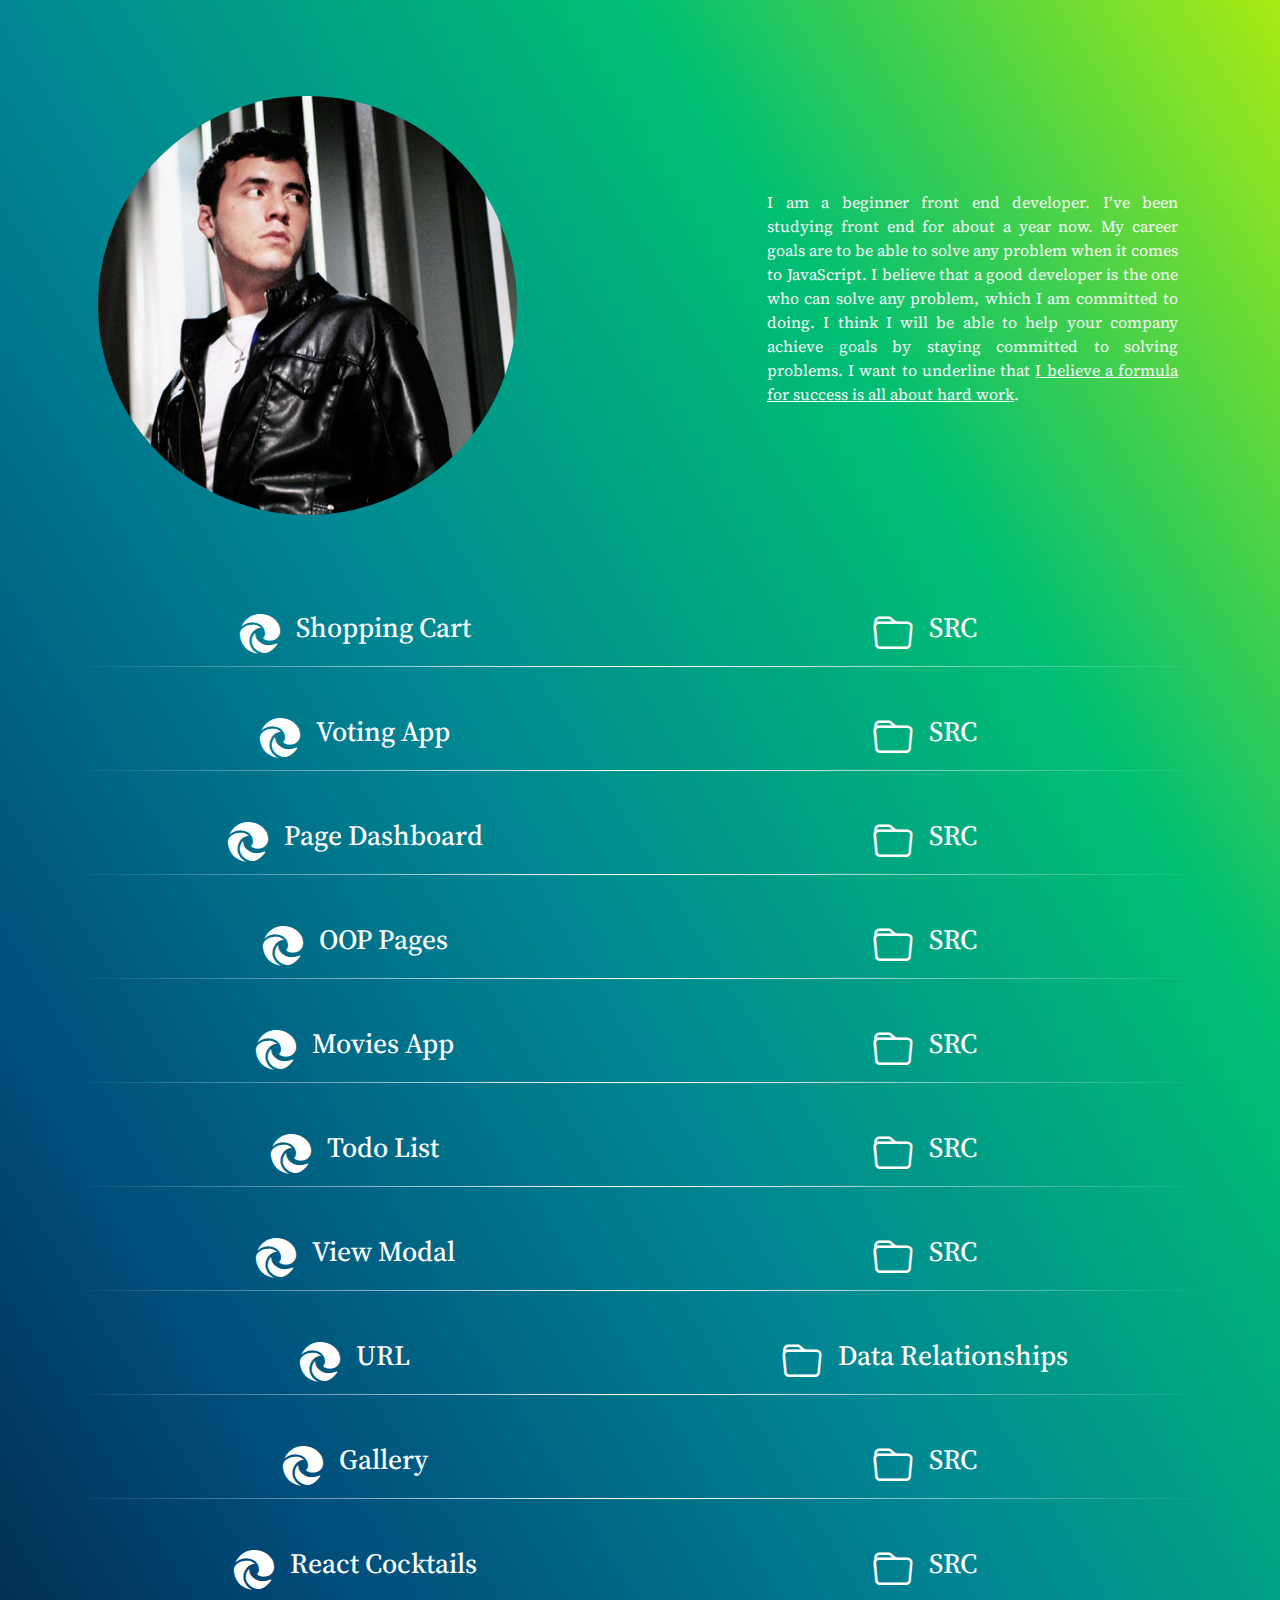
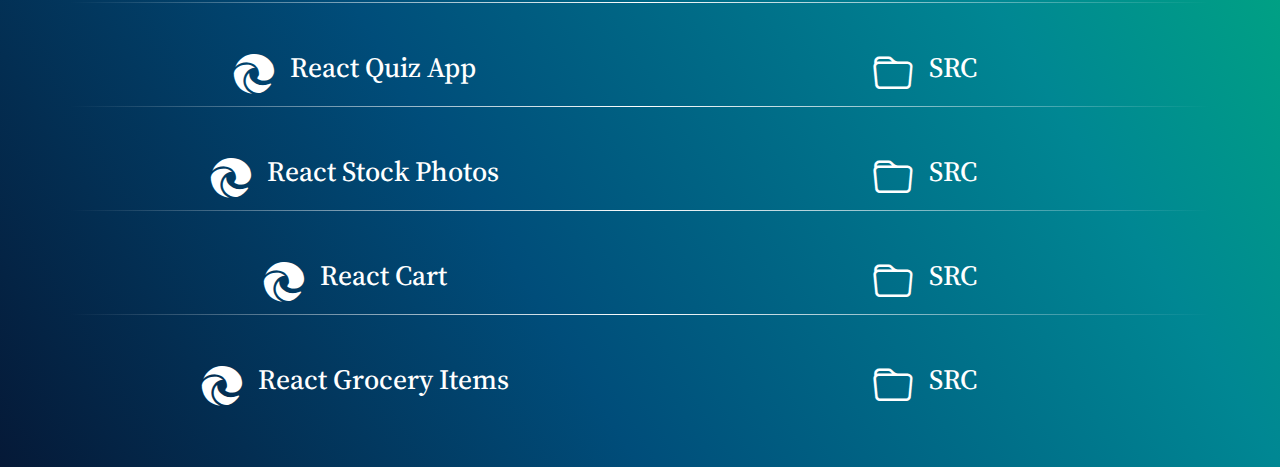
==== index.html @ 06328dc0 "porfolio done" ====
<!DOCTYPE html>
<html lang="en">
  <head>
    <!-- Required meta tags -->
    <meta charset="utf-8" />
    <meta name="viewport" content="width=device-width, initial-scale=1" />
    <!-- Bootstrap CSS -->
    <link
      href="https://cdn.jsdelivr.net/npm/bootstrap@5.0.2/dist/css/bootstrap.min.css"
      rel="stylesheet"
    />
    <link
      rel="stylesheet"
      href="https://cdn.jsdelivr.net/npm/bootstrap-icons@1.9.1/font/bootstrap-icons.css"
    />
    <link
      rel="shortcut icon"
      href="images/theme/portfolio.png"
      type="image/x-icon"
    />
    <link rel="stylesheet" href="styles/style.css" />
    <title>📂 Portfolio</title>
  </head>
  <body class="portfolio-body">
    <div class="container">
      <div
        class="row justify-content-between align-items-center my-5"
        data-row="about"
      >
        <div class="col-lg-5 my-5">
          <img
            class="portfolio-portrait w-100 rounded-circle px-3"
            src="images/portfolio-portrait.jpg"
          />
        </div>
        <div class="col-lg-5 my-5 px-3">
          <p class="portfolio-description px-3 text-light">
            I am a beginner front end developer. I’ve been studying front end
            for about a year now. My career goals are to be able to solve any
            problem when it comes to JavaScript. I believe that a good developer
            is the one who can solve any problem, which I am committed to doing.
            I think I will be able to help your company achieve goals by staying
            committed to solving problems. I want to underline that
            <u>I believe a formula for success is all about hard work</u>.
          </p>
        </div>
      </div>
    </div>

    <div class="container">
      <h2 class="portfolio-title"></h2>
      <div class="row my-5" data-row="portfolio">
        <div class="col-lg-6">
          <h3 class="portfolio-title d-flex gap-3 justify-content-center">
            <i class="bi bi-browser-edge fs-1 text-white"></i>
            <a
              class="portfolio-url remove"
              target="_blank"
              href="https://niko171993.github.io/portfolio/projects/shopping_cart/"
            >
              Shopping Cart
            </a>
          </h3>
        </div>
        <div class="col-lg-6">
          <h3 class="portfolio-title d-flex gap-3 justify-content-center">
            <i class="bi bi-folder fs-1 text-white"></i>
            <a class="portfolio-src remove" target="_blank" href=""> SRC </a>
          </h3>
        </div>
      </div>
      <!-- end row -->
      <div class="row my-5" data-row="portfolio">
        <div class="col-lg-6">
          <h3 class="portfolio-title d-flex gap-3 justify-content-center">
            <i class="bi bi-browser-edge fs-1 text-white"></i>
            <a
              class="portfolio-url remove"
              target="_blank"
              href="https://niko171993.github.io/portfolio/projects/voting_app/"
            >
              Voting App
            </a>
          </h3>
        </div>
        <div class="col-lg-6">
          <h3 class="portfolio-title d-flex gap-3 justify-content-center">
            <i class="bi bi-folder fs-1 text-white"></i>
            <a class="portfolio-src remove" target="_blank" href=""> SRC </a>
          </h3>
        </div>
      </div>
      <!-- end row -->
      <div class="row my-5" data-row="portfolio">
        <div class="col-lg-6">
          <h3 class="portfolio-title d-flex gap-3 justify-content-center">
            <i class="bi bi-browser-edge fs-1 text-white"></i>
            <a
              class="portfolio-url remove"
              target="_blank"
              href="https://niko171993.github.io/portfolio/projects/page_dashboard/"
            >
              Page Dashboard
            </a>
          </h3>
        </div>
        <div class="col-lg-6">
          <h3 class="portfolio-title d-flex gap-3 justify-content-center">
            <i class="bi bi-folder fs-1 text-white"></i>
            <a class="portfolio-src remove" target="_blank" href=""> SRC </a>
          </h3>
        </div>
      </div>
      <!-- end row -->
      <div class="row my-5" data-row="portfolio">
        <div class="col-lg-6">
          <h3 class="portfolio-title d-flex gap-3 justify-content-center">
            <i class="bi bi-browser-edge fs-1 text-white"></i>
            <a
              class="portfolio-url remove"
              target="_blank"
              href="https://niko171993.github.io/portfolio/projects/oop_pages/"
            >
              OOP Pages
            </a>
          </h3>
        </div>
        <div class="col-lg-6">
          <h3 class="portfolio-title d-flex gap-3 justify-content-center">
            <i class="bi bi-folder fs-1 text-white"></i>
            <a class="portfolio-src remove" target="_blank" href=""> SRC </a>
          </h3>
        </div>
      </div>
      <!-- end row -->
      <div class="row my-5" data-row="portfolio">
        <div class="col-lg-6">
          <h3 class="portfolio-title d-flex gap-3 justify-content-center">
            <i class="bi bi-browser-edge fs-1 text-white"></i>
            <a
              class="portfolio-url remove"
              target="_blank"
              href="https://niko171993.github.io/portfolio/projects/movies_app/"
            >
              Movies App
            </a>
          </h3>
        </div>
        <div class="col-lg-6">
          <h3 class="portfolio-title d-flex gap-3 justify-content-center">
            <i class="bi bi-folder fs-1 text-white"></i>
            <a class="portfolio-src remove" target="_blank" href=""> SRC </a>
          </h3>
        </div>
      </div>
      <!-- end row -->
      <div class="row my-5" data-row="portfolio">
        <div class="col-lg-6">
          <h3 class="portfolio-title d-flex gap-3 justify-content-center">
            <i class="bi bi-browser-edge fs-1 text-white"></i>
            <a
              class="portfolio-url remove"
              target="_blank"
              href="https://niko171993.github.io/portfolio/projects/todo_list/"
            >
              Todo List
            </a>
          </h3>
        </div>
        <div class="col-lg-6">
          <h3 class="portfolio-title d-flex gap-3 justify-content-center">
            <i class="bi bi-folder fs-1 text-white"></i>
            <a class="portfolio-src remove" target="_blank" href=""> SRC </a>
          </h3>
        </div>
      </div>
      <!-- end row -->
      <div class="row my-5" data-row="portfolio">
        <div class="col-lg-6">
          <h3 class="portfolio-title d-flex gap-3 justify-content-center">
            <i class="bi bi-browser-edge fs-1 text-white"></i>
            <a
              class="portfolio-url remove"
              target="_blank"
              href="https://niko171993.github.io/portfolio/projects/view_modal/"
            >
              View Modal
            </a>
          </h3>
        </div>
        <div class="col-lg-6">
          <h3 class="portfolio-title d-flex gap-3 justify-content-center">
            <i class="bi bi-folder fs-1 text-white"></i>
            <a class="portfolio-src remove" target="_blank" href=""> SRC </a>
          </h3>
        </div>
      </div>
      <!-- end row -->
      <div class="row my-5" data-row="portfolio">
        <div class="col-lg-6">
          <h3 class="portfolio-title d-flex gap-3 justify-content-center">
            <i class="bi bi-browser-edge fs-1 text-white"></i>
            <a class="portfolio-url remove" target="_blank" href="#"> URL </a>
          </h3>
        </div>
        <div class="col-lg-6">
          <h3 class="portfolio-title d-flex gap-3 justify-content-center">
            <i class="bi bi-folder fs-1 text-white"></i>
            <a
              class="portfolio-src remove"
              target="_blank"
              href="https://niko171993.github.io/portfolio/projects/data_relationships_json/"
            >
              Data Relationships
            </a>
          </h3>
        </div>
      </div>
      <!-- end row -->
      <div class="row my-5" data-row="portfolio">
        <div class="col-lg-6">
          <h3 class="portfolio-title d-flex gap-3 justify-content-center">
            <i class="bi bi-browser-edge fs-1 text-white"></i>
            <a
              class="portfolio-url remove"
              target="_blank"
              href="https://niko171993.github.io/portfolio/projects/gallery/"
            >
              Gallery
            </a>
          </h3>
        </div>
        <div class="col-lg-6">
          <h3 class="portfolio-title d-flex gap-3 justify-content-center">
            <i class="bi bi-folder fs-1 text-white"></i>
            <a class="portfolio-src remove" target="_blank" href=""> SRC </a>
          </h3>
        </div>
      </div>
      <!-- end row -->
      <div class="row my-5" data-row="portfolio">
        <div class="col-lg-6">
          <h3 class="portfolio-title d-flex gap-3 justify-content-center">
            <i class="bi bi-browser-edge fs-1 text-white"></i>
            <a
              class="portfolio-url remove"
              target="_blank"
              href="https://cozy-centaur-297bf9.netlify.app/"
            >
              React Cocktails
            </a>
          </h3>
        </div>
        <div class="col-lg-6">
          <h3 class="portfolio-title d-flex gap-3 justify-content-center">
            <i class="bi bi-folder fs-1 text-white"></i>
            <a class="portfolio-src remove" target="_blank" href=""> SRC </a>
          </h3>
        </div>
      </div>
      <!-- end row -->
      <div class="row my-5" data-row="portfolio">
        <div class="col-lg-6">
          <h3 class="portfolio-title d-flex gap-3 justify-content-center">
            <i class="bi bi-browser-edge fs-1 text-white"></i>
            <a
              class="portfolio-url remove"
              target="_blank"
              href="https://mellifluous-lebkuchen-d03287.netlify.app/"
            >
              React Quiz App
            </a>
          </h3>
        </div>
        <div class="col-lg-6">
          <h3 class="portfolio-title d-flex gap-3 justify-content-center">
            <i class="bi bi-folder fs-1 text-white"></i>
            <a class="portfolio-src remove" target="_blank" href=""> SRC </a>
          </h3>
        </div>
      </div>
      <!-- end row -->
      <div class="row my-5" data-row="portfolio">
        <div class="col-lg-6">
          <h3 class="portfolio-title d-flex gap-3 justify-content-center">
            <i class="bi bi-browser-edge fs-1 text-white"></i>
            <a
              class="portfolio-url remove"
              target="_blank"
              href="https://peppy-pudding-aa0f36.netlify.app/"
            >
              React Stock Photos
            </a>
          </h3>
        </div>
        <div class="col-lg-6">
          <h3 class="portfolio-title d-flex gap-3 justify-content-center">
            <i class="bi bi-folder fs-1 text-white"></i>
            <a class="portfolio-src remove" target="_blank" href=""> SRC </a>
          </h3>
        </div>
      </div>
      <!-- end row -->
      <div class="row my-5" data-row="portfolio">
        <div class="col-lg-6">
          <h3 class="portfolio-title d-flex gap-3 justify-content-center">
            <i class="bi bi-browser-edge fs-1 text-white"></i>
            <a
              class="portfolio-url remove"
              target="_blank"
              href="https://meek-rugelach-eadc13.netlify.app/"
            >
              React Cart
            </a>
          </h3>
        </div>
        <div class="col-lg-6">
          <h3 class="portfolio-title d-flex gap-3 justify-content-center">
            <i class="bi bi-folder fs-1 text-white"></i>
            <a class="portfolio-src remove" target="_blank" href=""> SRC </a>
          </h3>
        </div>
      </div>
      <!-- end row -->
      <div class="row my-5" data-row="portfolio">
        <div class="col-lg-6">
          <h3 class="portfolio-title d-flex gap-3 justify-content-center">
            <i class="bi bi-browser-edge fs-1 text-white"></i>
            <a
              class="portfolio-url remove"
              target="_blank"
              href="https://transcendent-salamander-835a9a.netlify.app/"
            >
              React Grocery Items
            </a>
          </h3>
        </div>
        <div class="col-lg-6">
          <h3 class="portfolio-title d-flex gap-3 justify-content-center">
            <i class="bi bi-folder fs-1 text-white"></i>
            <a class="portfolio-src remove" target="_blank" href=""> SRC </a>
          </h3>
        </div>
      </div>
      <!-- end row -->
    </div>

    <script src="https://cdn.jsdelivr.net/npm/bootstrap@5.0.2/dist/js/bootstrap.bundle.min.js"></script>
    <script type="module" src="scripts/app.js"></script>
  </body>
</html>
---- styles/style.css ----
@import url('https://fonts.googleapis.com/css2?family=Source+Serif+Pro:wght@200&display=swap');
@import url('config.css');
@import url('base.css');

.remove {
    list-style: none ;
    text-decoration: none;
    color: white;
}
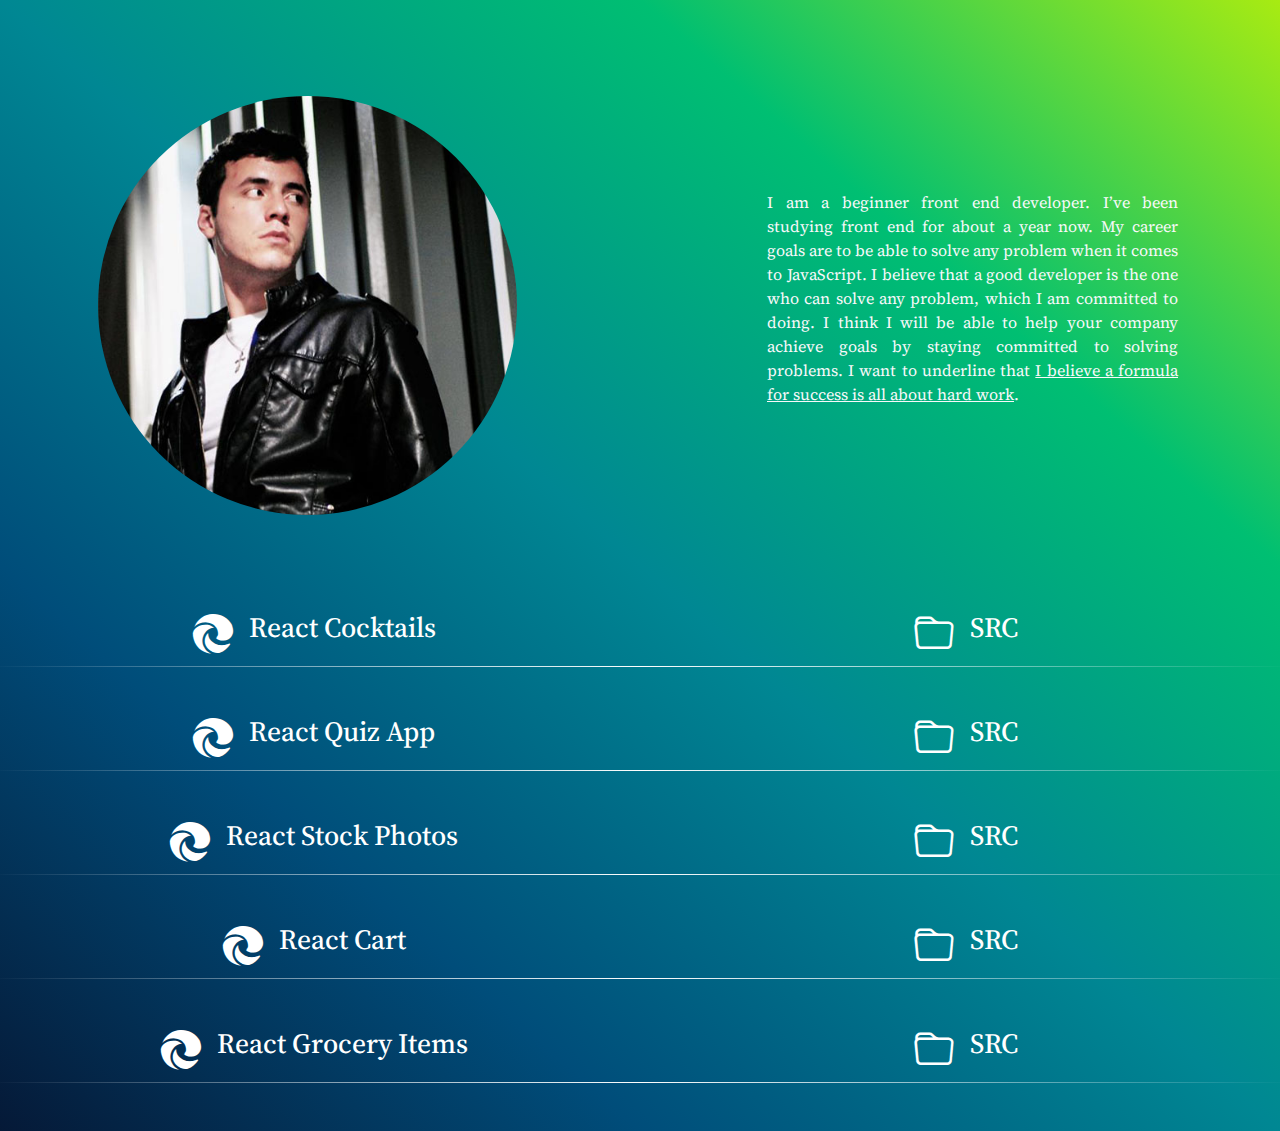
==== commit 7456c514: "updated" ====
--- a/index.html
+++ b/index.html
@@ -47,197 +47,7 @@
       </div>
     </div>
 
-    <div class="container">
-      <h2 class="portfolio-title"></h2>
-      <div class="row my-5" data-row="portfolio">
-        <div class="col-lg-6">
-          <h3 class="portfolio-title d-flex gap-3 justify-content-center">
-            <i class="bi bi-browser-edge fs-1 text-white"></i>
-            <a
-              class="portfolio-url remove"
-              target="_blank"
-              href="https://niko171993.github.io/portfolio/projects/shopping_cart/"
-            >
-              Shopping Cart
-            </a>
-          </h3>
-        </div>
-        <div class="col-lg-6">
-          <h3 class="portfolio-title d-flex gap-3 justify-content-center">
-            <i class="bi bi-folder fs-1 text-white"></i>
-            <a class="portfolio-src remove" target="_blank" href=""> SRC </a>
-          </h3>
-        </div>
-      </div>
-      <!-- end row -->
-      <div class="row my-5" data-row="portfolio">
-        <div class="col-lg-6">
-          <h3 class="portfolio-title d-flex gap-3 justify-content-center">
-            <i class="bi bi-browser-edge fs-1 text-white"></i>
-            <a
-              class="portfolio-url remove"
-              target="_blank"
-              href="https://niko171993.github.io/portfolio/projects/voting_app/"
-            >
-              Voting App
-            </a>
-          </h3>
-        </div>
-        <div class="col-lg-6">
-          <h3 class="portfolio-title d-flex gap-3 justify-content-center">
-            <i class="bi bi-folder fs-1 text-white"></i>
-            <a class="portfolio-src remove" target="_blank" href=""> SRC </a>
-          </h3>
-        </div>
-      </div>
-      <!-- end row -->
-      <div class="row my-5" data-row="portfolio">
-        <div class="col-lg-6">
-          <h3 class="portfolio-title d-flex gap-3 justify-content-center">
-            <i class="bi bi-browser-edge fs-1 text-white"></i>
-            <a
-              class="portfolio-url remove"
-              target="_blank"
-              href="https://niko171993.github.io/portfolio/projects/page_dashboard/"
-            >
-              Page Dashboard
-            </a>
-          </h3>
-        </div>
-        <div class="col-lg-6">
-          <h3 class="portfolio-title d-flex gap-3 justify-content-center">
-            <i class="bi bi-folder fs-1 text-white"></i>
-            <a class="portfolio-src remove" target="_blank" href=""> SRC </a>
-          </h3>
-        </div>
-      </div>
-      <!-- end row -->
-      <div class="row my-5" data-row="portfolio">
-        <div class="col-lg-6">
-          <h3 class="portfolio-title d-flex gap-3 justify-content-center">
-            <i class="bi bi-browser-edge fs-1 text-white"></i>
-            <a
-              class="portfolio-url remove"
-              target="_blank"
-              href="https://niko171993.github.io/portfolio/projects/oop_pages/"
-            >
-              OOP Pages
-            </a>
-          </h3>
-        </div>
-        <div class="col-lg-6">
-          <h3 class="portfolio-title d-flex gap-3 justify-content-center">
-            <i class="bi bi-folder fs-1 text-white"></i>
-            <a class="portfolio-src remove" target="_blank" href=""> SRC </a>
-          </h3>
-        </div>
-      </div>
-      <!-- end row -->
-      <div class="row my-5" data-row="portfolio">
-        <div class="col-lg-6">
-          <h3 class="portfolio-title d-flex gap-3 justify-content-center">
-            <i class="bi bi-browser-edge fs-1 text-white"></i>
-            <a
-              class="portfolio-url remove"
-              target="_blank"
-              href="https://niko171993.github.io/portfolio/projects/movies_app/"
-            >
-              Movies App
-            </a>
-          </h3>
-        </div>
-        <div class="col-lg-6">
-          <h3 class="portfolio-title d-flex gap-3 justify-content-center">
-            <i class="bi bi-folder fs-1 text-white"></i>
-            <a class="portfolio-src remove" target="_blank" href=""> SRC </a>
-          </h3>
-        </div>
-      </div>
-      <!-- end row -->
-      <div class="row my-5" data-row="portfolio">
-        <div class="col-lg-6">
-          <h3 class="portfolio-title d-flex gap-3 justify-content-center">
-            <i class="bi bi-browser-edge fs-1 text-white"></i>
-            <a
-              class="portfolio-url remove"
-              target="_blank"
-              href="https://niko171993.github.io/portfolio/projects/todo_list/"
-            >
-              Todo List
-            </a>
-          </h3>
-        </div>
-        <div class="col-lg-6">
-          <h3 class="portfolio-title d-flex gap-3 justify-content-center">
-            <i class="bi bi-folder fs-1 text-white"></i>
-            <a class="portfolio-src remove" target="_blank" href=""> SRC </a>
-          </h3>
-        </div>
-      </div>
-      <!-- end row -->
-      <div class="row my-5" data-row="portfolio">
-        <div class="col-lg-6">
-          <h3 class="portfolio-title d-flex gap-3 justify-content-center">
-            <i class="bi bi-browser-edge fs-1 text-white"></i>
-            <a
-              class="portfolio-url remove"
-              target="_blank"
-              href="https://niko171993.github.io/portfolio/projects/view_modal/"
-            >
-              View Modal
-            </a>
-          </h3>
-        </div>
-        <div class="col-lg-6">
-          <h3 class="portfolio-title d-flex gap-3 justify-content-center">
-            <i class="bi bi-folder fs-1 text-white"></i>
-            <a class="portfolio-src remove" target="_blank" href=""> SRC </a>
-          </h3>
-        </div>
-      </div>
-      <!-- end row -->
-      <div class="row my-5" data-row="portfolio">
-        <div class="col-lg-6">
-          <h3 class="portfolio-title d-flex gap-3 justify-content-center">
-            <i class="bi bi-browser-edge fs-1 text-white"></i>
-            <a class="portfolio-url remove" target="_blank" href="#"> URL </a>
-          </h3>
-        </div>
-        <div class="col-lg-6">
-          <h3 class="portfolio-title d-flex gap-3 justify-content-center">
-            <i class="bi bi-folder fs-1 text-white"></i>
-            <a
-              class="portfolio-src remove"
-              target="_blank"
-              href="https://niko171993.github.io/portfolio/projects/data_relationships_json/"
-            >
-              Data Relationships
-            </a>
-          </h3>
-        </div>
-      </div>
-      <!-- end row -->
-      <div class="row my-5" data-row="portfolio">
-        <div class="col-lg-6">
-          <h3 class="portfolio-title d-flex gap-3 justify-content-center">
-            <i class="bi bi-browser-edge fs-1 text-white"></i>
-            <a
-              class="portfolio-url remove"
-              target="_blank"
-              href="https://niko171993.github.io/portfolio/projects/gallery/"
-            >
-              Gallery
-            </a>
-          </h3>
-        </div>
-        <div class="col-lg-6">
-          <h3 class="portfolio-title d-flex gap-3 justify-content-center">
-            <i class="bi bi-folder fs-1 text-white"></i>
-            <a class="portfolio-src remove" target="_blank" href=""> SRC </a>
-          </h3>
-        </div>
-      </div>
-      <!-- end row -->
+    
       <div class="row my-5" data-row="portfolio">
         <div class="col-lg-6">
           <h3 class="portfolio-title d-flex gap-3 justify-content-center">
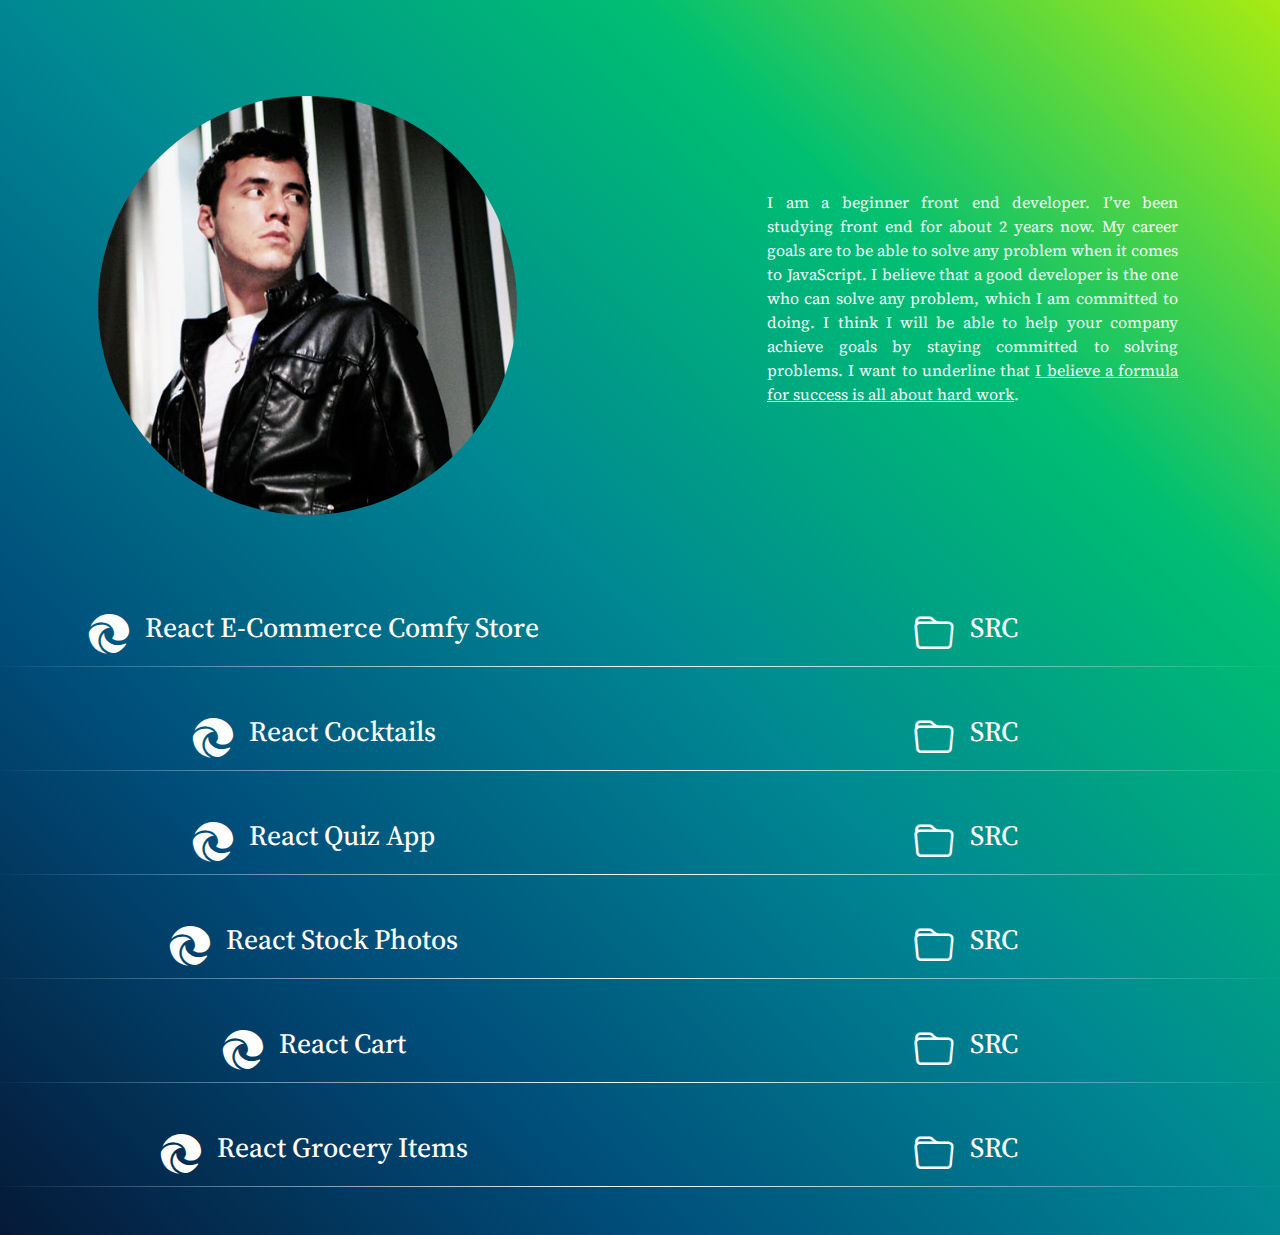
==== commit e5d7f00f: "second commit added e-commerce comfy store" ====
--- a/index.html
+++ b/index.html
@@ -36,7 +36,7 @@
         <div class="col-lg-5 my-5 px-3">
           <p class="portfolio-description px-3 text-light">
             I am a beginner front end developer. I’ve been studying front end
-            for about a year now. My career goals are to be able to solve any
+            for about 2 years now. My career goals are to be able to solve any
             problem when it comes to JavaScript. I believe that a good developer
             is the one who can solve any problem, which I am committed to doing.
             I think I will be able to help your company achieve goals by staying
@@ -47,7 +47,27 @@
       </div>
     </div>
 
-    
+      <div class="row my-5" data-row="portfolio">
+        <div class="col-lg-6">
+          <h3 class="portfolio-title d-flex gap-3 justify-content-center">
+            <i class="bi bi-browser-edge fs-1 text-white"></i>
+            <a
+              class="portfolio-url remove"
+              target="_blank"
+              href="https://react-comfy-store-niko.netlify.app/"
+            >
+              React E-Commerce Comfy Store 
+            </a>
+          </h3>
+        </div>
+        <div class="col-lg-6">
+          <h3 class="portfolio-title d-flex gap-3 justify-content-center">
+            <i class="bi bi-folder fs-1 text-white"></i>
+            <a class="portfolio-src remove" target="_blank" href=""> SRC </a>
+          </h3>
+        </div>
+      </div>
+      <!-- end row -->
       <div class="row my-5" data-row="portfolio">
         <div class="col-lg-6">
           <h3 class="portfolio-title d-flex gap-3 justify-content-center">
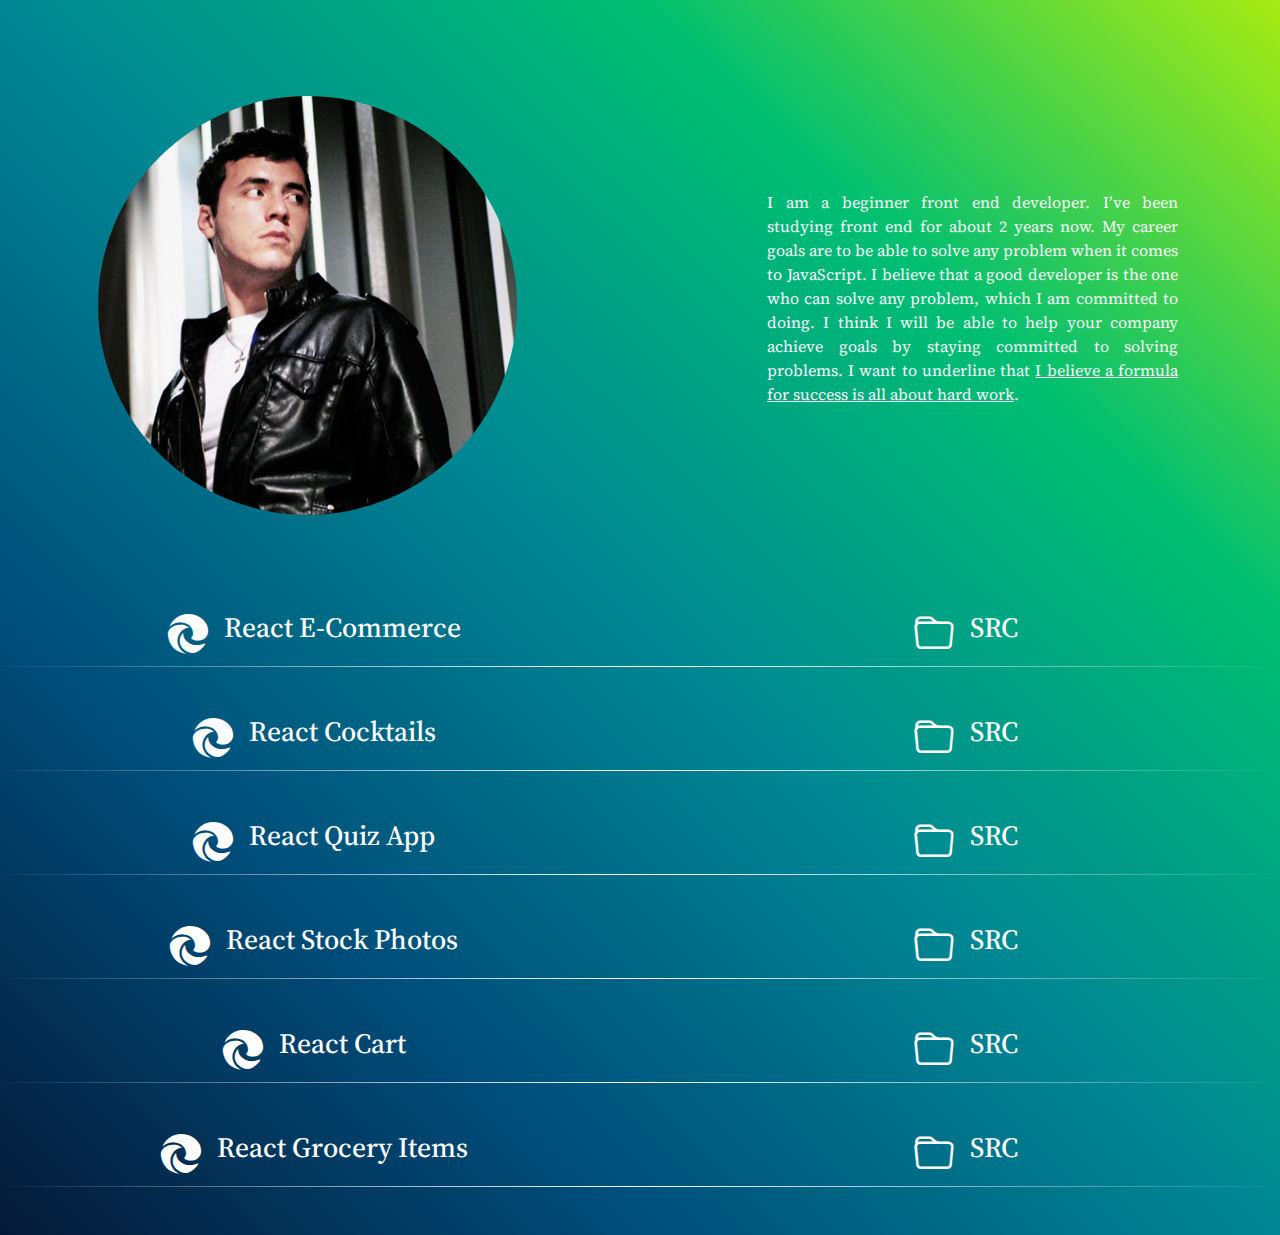
==== commit d49697c6: "removed comfy store" ====
--- a/index.html
+++ b/index.html
@@ -56,7 +56,7 @@
               target="_blank"
               href="https://react-comfy-store-niko.netlify.app/"
             >
-              React E-Commerce Comfy Store 
+              React E-Commerce  
             </a>
           </h3>
         </div>
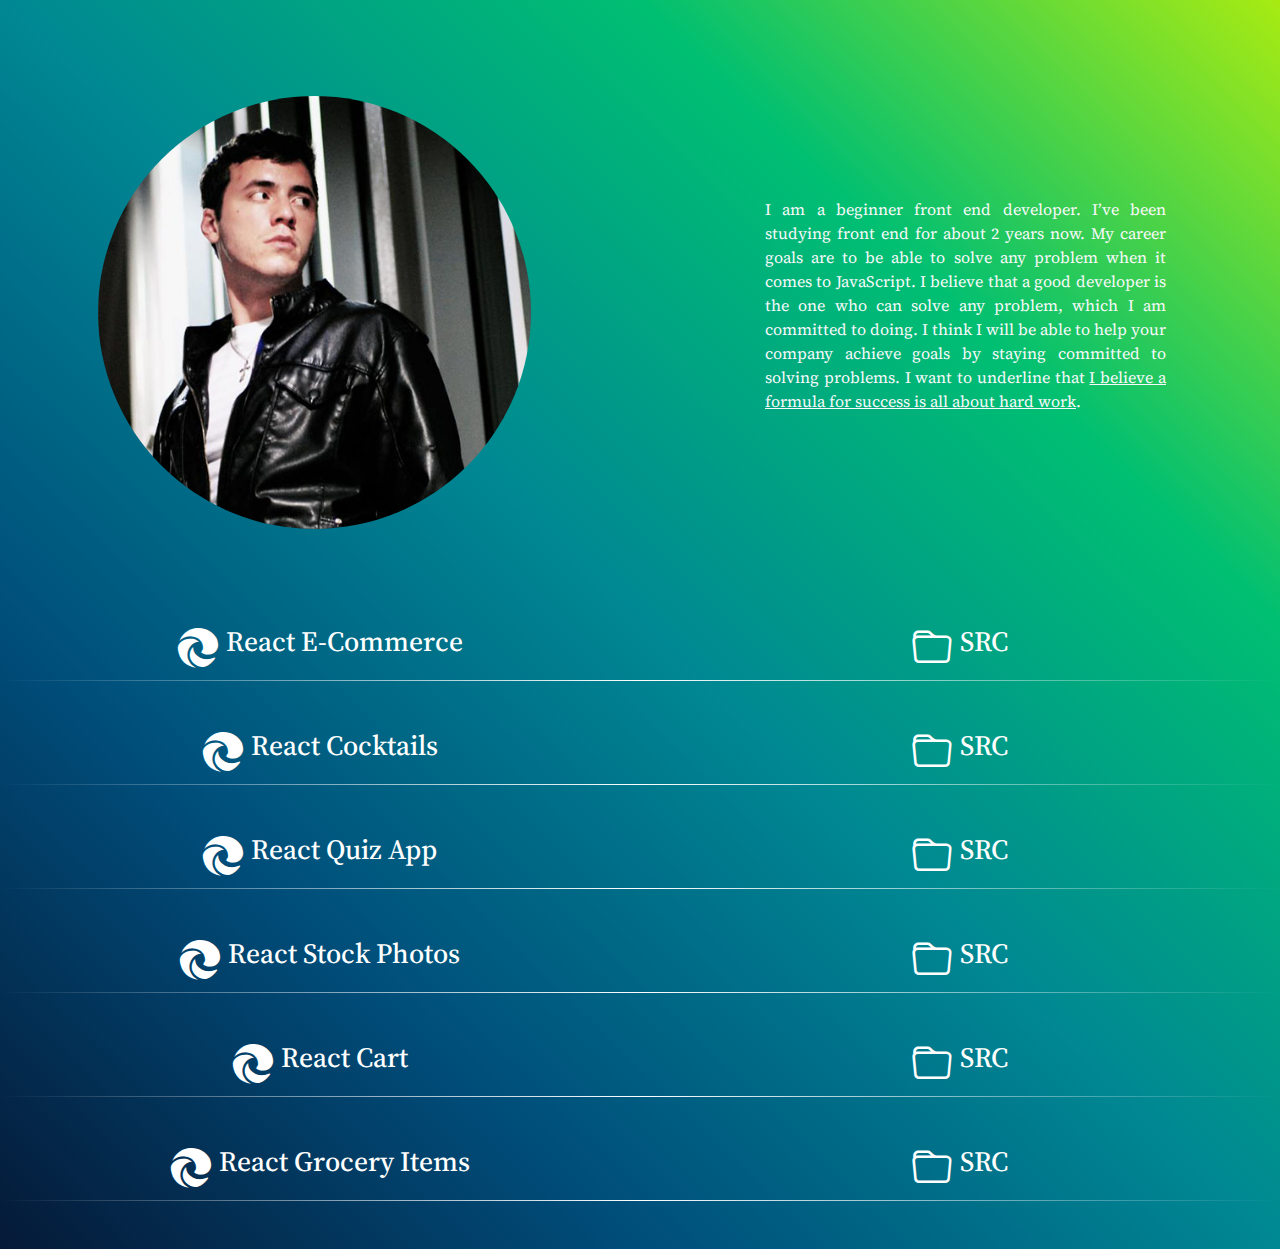
==== commit 42f50646: "css edited" ====
--- a/index.html
+++ b/index.html
@@ -49,7 +49,7 @@
 
       <div class="row my-5" data-row="portfolio">
         <div class="col-lg-6">
-          <h3 class="portfolio-title d-flex gap-3 justify-content-center">
+          <h3 class="portfolio-title d-flex gap-2 justify-content-center">
             <i class="bi bi-browser-edge fs-1 text-white"></i>
             <a
               class="portfolio-url remove"
@@ -61,7 +61,7 @@
           </h3>
         </div>
         <div class="col-lg-6">
-          <h3 class="portfolio-title d-flex gap-3 justify-content-center">
+          <h3 class="portfolio-title d-flex gap-2 justify-content-center">
             <i class="bi bi-folder fs-1 text-white"></i>
             <a class="portfolio-src remove" target="_blank" href=""> SRC </a>
           </h3>
@@ -70,7 +70,7 @@
       <!-- end row -->
       <div class="row my-5" data-row="portfolio">
         <div class="col-lg-6">
-          <h3 class="portfolio-title d-flex gap-3 justify-content-center">
+          <h3 class="portfolio-title d-flex gap-2 justify-content-center">
             <i class="bi bi-browser-edge fs-1 text-white"></i>
             <a
               class="portfolio-url remove"
@@ -82,7 +82,7 @@
           </h3>
         </div>
         <div class="col-lg-6">
-          <h3 class="portfolio-title d-flex gap-3 justify-content-center">
+          <h3 class="portfolio-title d-flex gap-2 justify-content-center">
             <i class="bi bi-folder fs-1 text-white"></i>
             <a class="portfolio-src remove" target="_blank" href=""> SRC </a>
           </h3>
@@ -91,7 +91,7 @@
       <!-- end row -->
       <div class="row my-5" data-row="portfolio">
         <div class="col-lg-6">
-          <h3 class="portfolio-title d-flex gap-3 justify-content-center">
+          <h3 class="portfolio-title d-flex gap-2 justify-content-center">
             <i class="bi bi-browser-edge fs-1 text-white"></i>
             <a
               class="portfolio-url remove"
@@ -103,7 +103,7 @@
           </h3>
         </div>
         <div class="col-lg-6">
-          <h3 class="portfolio-title d-flex gap-3 justify-content-center">
+          <h3 class="portfolio-title d-flex gap-2 justify-content-center">
             <i class="bi bi-folder fs-1 text-white"></i>
             <a class="portfolio-src remove" target="_blank" href=""> SRC </a>
           </h3>
@@ -112,7 +112,7 @@
       <!-- end row -->
       <div class="row my-5" data-row="portfolio">
         <div class="col-lg-6">
-          <h3 class="portfolio-title d-flex gap-3 justify-content-center">
+          <h3 class="portfolio-title d-flex gap-2 justify-content-center">
             <i class="bi bi-browser-edge fs-1 text-white"></i>
             <a
               class="portfolio-url remove"
@@ -124,7 +124,7 @@
           </h3>
         </div>
         <div class="col-lg-6">
-          <h3 class="portfolio-title d-flex gap-3 justify-content-center">
+          <h3 class="portfolio-title d-flex gap-2 justify-content-center">
             <i class="bi bi-folder fs-1 text-white"></i>
             <a class="portfolio-src remove" target="_blank" href=""> SRC </a>
           </h3>
@@ -133,7 +133,7 @@
       <!-- end row -->
       <div class="row my-5" data-row="portfolio">
         <div class="col-lg-6">
-          <h3 class="portfolio-title d-flex gap-3 justify-content-center">
+          <h3 class="portfolio-title d-flex gap-2 justify-content-center">
             <i class="bi bi-browser-edge fs-1 text-white"></i>
             <a
               class="portfolio-url remove"
@@ -145,7 +145,7 @@
           </h3>
         </div>
         <div class="col-lg-6">
-          <h3 class="portfolio-title d-flex gap-3 justify-content-center">
+          <h3 class="portfolio-title d-flex gap-2 justify-content-center">
             <i class="bi bi-folder fs-1 text-white"></i>
             <a class="portfolio-src remove" target="_blank" href=""> SRC </a>
           </h3>
@@ -154,7 +154,7 @@
       <!-- end row -->
       <div class="row my-5" data-row="portfolio">
         <div class="col-lg-6">
-          <h3 class="portfolio-title d-flex gap-3 justify-content-center">
+          <h3 class="portfolio-title d-flex gap-2 justify-content-center">
             <i class="bi bi-browser-edge fs-1 text-white"></i>
             <a
               class="portfolio-url remove"
@@ -166,7 +166,7 @@
           </h3>
         </div>
         <div class="col-lg-6">
-          <h3 class="portfolio-title d-flex gap-3 justify-content-center">
+          <h3 class="portfolio-title d-flex gap-2 justify-content-center">
             <i class="bi bi-folder fs-1 text-white"></i>
             <a class="portfolio-src remove" target="_blank" href=""> SRC </a>
           </h3>
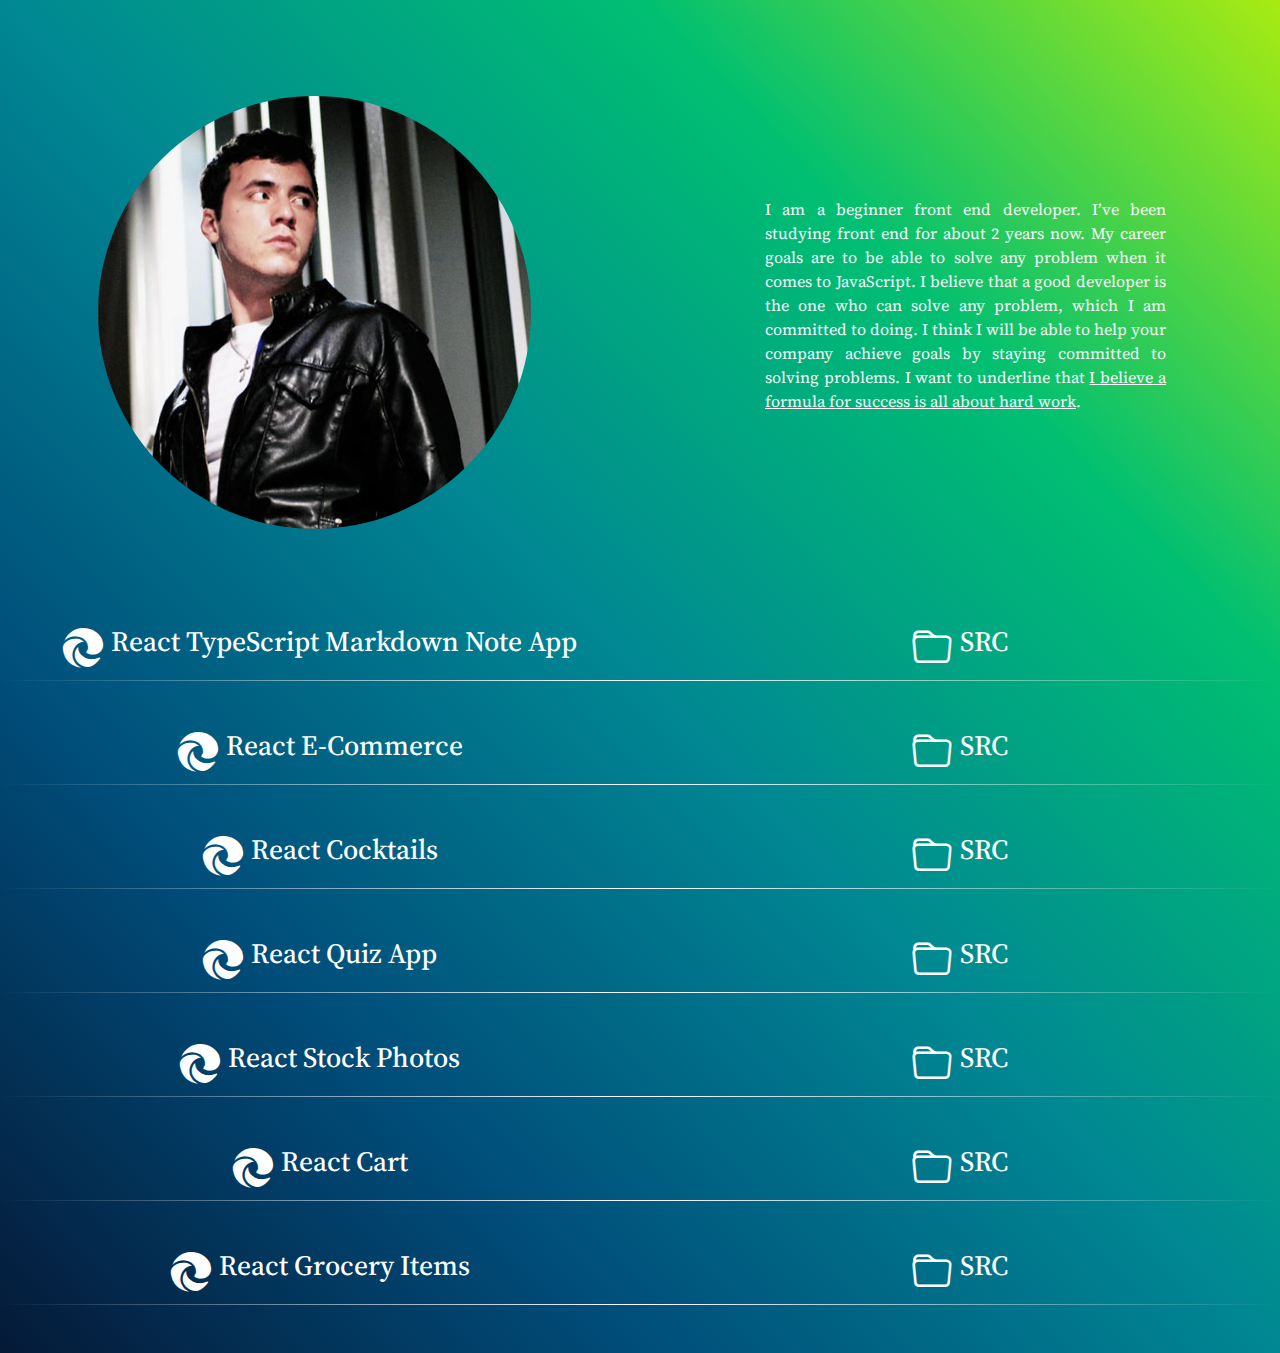
==== commit ae54eb21: "added typescript" ====
--- a/index.html
+++ b/index.html
@@ -46,7 +46,27 @@
         </div>
       </div>
     </div>
-
+    <div class="row my-5" data-row="portfolio">
+      <div class="col-lg-6">
+        <h3 class="portfolio-title d-flex gap-2 justify-content-center">
+          <i class="bi bi-browser-edge fs-1 text-white"></i>
+          <a
+            class="portfolio-url remove"
+            target="_blank"
+            href="https://react-typescript-markdown-note-app.netlify.app/"
+          >
+            React TypeScript Markdown Note App  
+          </a>
+        </h3>
+      </div>
+      <div class="col-lg-6">
+        <h3 class="portfolio-title d-flex gap-2 justify-content-center">
+          <i class="bi bi-folder fs-1 text-white"></i>
+          <a class="portfolio-src remove" target="_blank" href=""> SRC </a>
+        </h3>
+      </div>
+    </div>
+    <!-- end row -->
       <div class="row my-5" data-row="portfolio">
         <div class="col-lg-6">
           <h3 class="portfolio-title d-flex gap-2 justify-content-center">
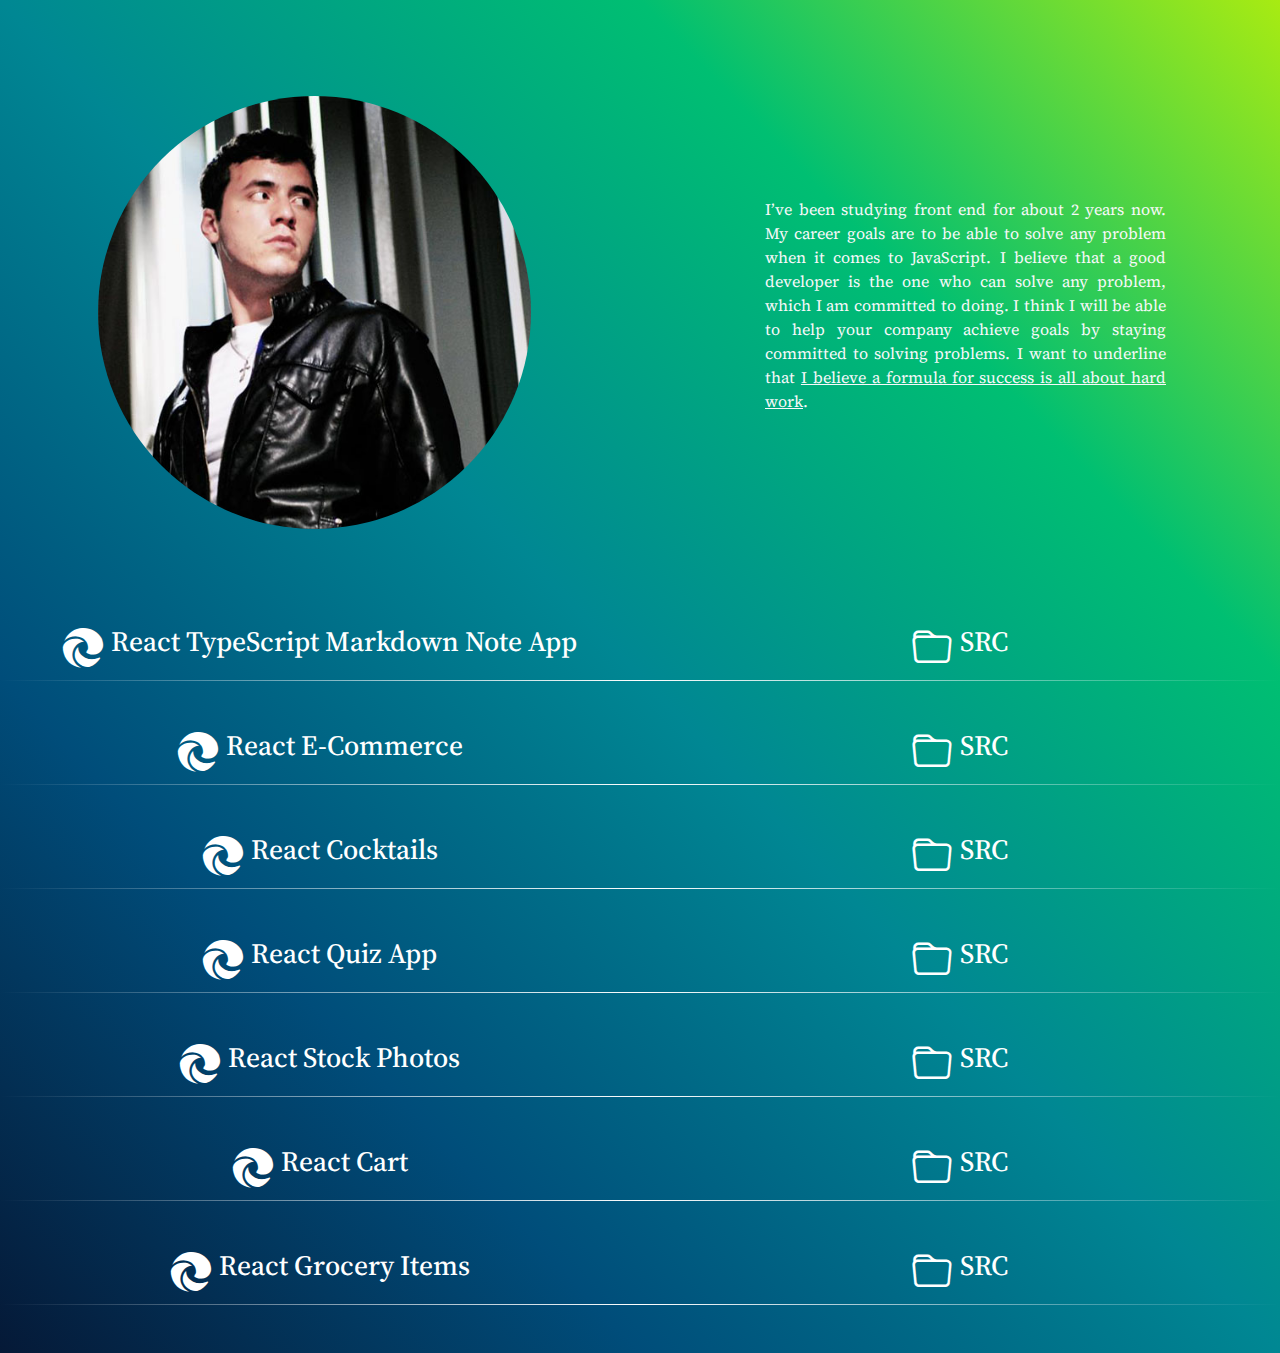
==== commit 92d9b28d: "Added new feature" ====
--- a/index.html
+++ b/index.html
@@ -35,7 +35,7 @@
         </div>
         <div class="col-lg-5 my-5 px-3">
           <p class="portfolio-description px-3 text-light">
-            I am a beginner front end developer. I’ve been studying front end
+            I’ve been studying front end
             for about 2 years now. My career goals are to be able to solve any
             problem when it comes to JavaScript. I believe that a good developer
             is the one who can solve any problem, which I am committed to doing.
@@ -74,7 +74,7 @@
             <a
               class="portfolio-url remove"
               target="_blank"
-              href="https://react-comfy-store-niko.netlify.app/"
+              href="https://react-e-commerce-niko-2.netlify.app/"
             >
               React E-Commerce  
             </a>
